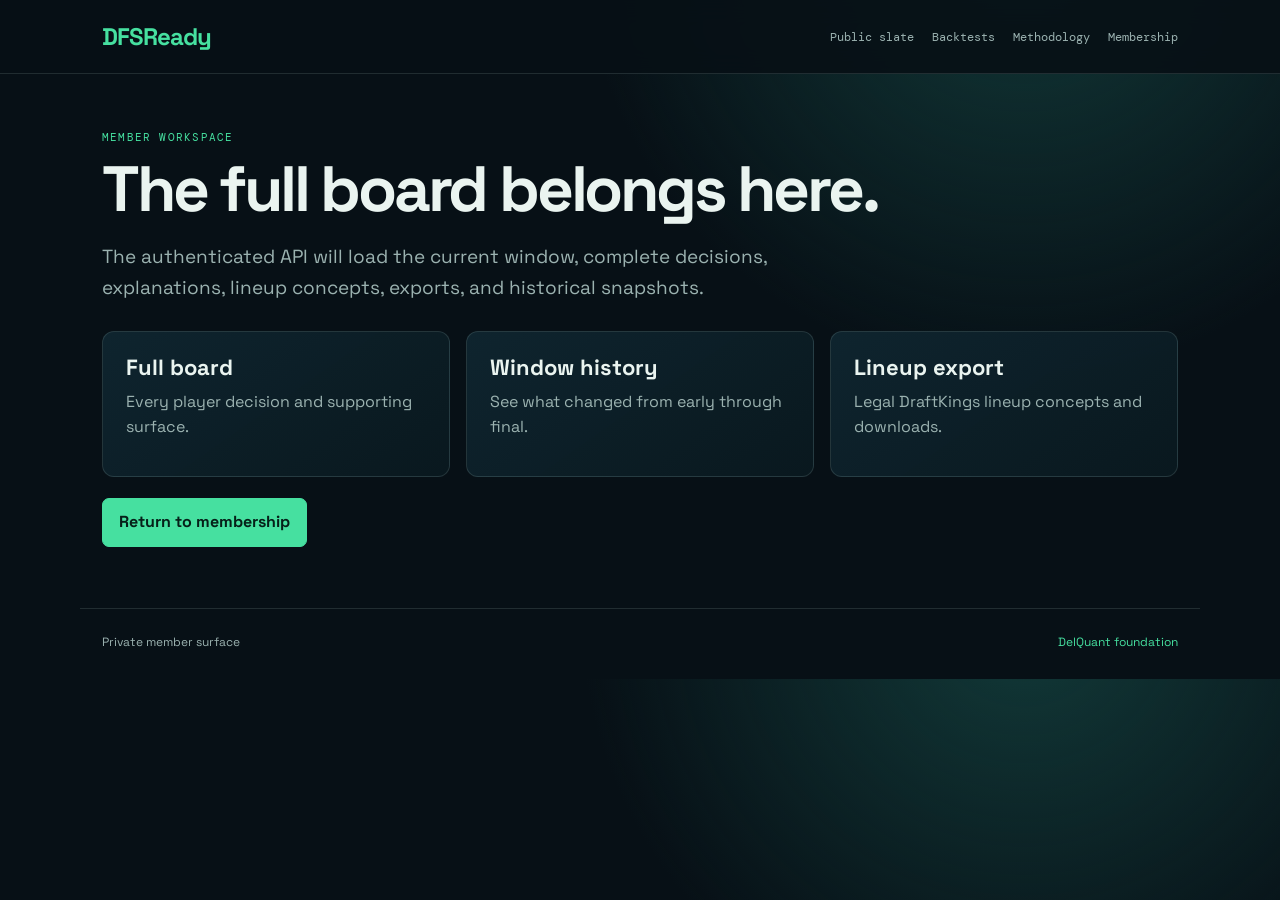
==== app.html @ 7a133d7b "Publish DFSRase production bundle" ====
<!doctype html><html lang="en"><head><meta charset="utf-8"><meta name="viewport" content="width=device-width,initial-scale=1"><title>DFSReady — Member workspace</title><link rel="stylesheet" href="assets/style.css"></head><body>
<header class="site-header"><div class="bar"><a class="brand" href="index.html">DFSReady</a><nav><a href="slate.html">Public slate</a><a href="backtests.html">Backtests</a><a href="methodology.html">Methodology</a><a href="premium.html">Membership</a></nav></div></header><main class="shell"><p class="eyebrow">MEMBER WORKSPACE</p><h1>The full board belongs here.</h1><p class="lede">The authenticated API will load the current window, complete decisions, explanations, lineup concepts, exports, and historical snapshots.</p><section class="grid three section-space"><div class="card"><h2>Full board</h2><p>Every player decision and supporting surface.</p></div><div class="card"><h2>Window history</h2><p>See what changed from early through final.</p></div><div class="card"><h2>Lineup export</h2><p>Legal DraftKings lineup concepts and downloads.</p></div></section><a class="cta" href="premium.html">Return to membership</a></main><footer><div class="wrap footer-grid"><span>Private member surface</span><span><a href="https://delquant.com" target="_blank" rel="noreferrer">DelQuant foundation</a></span></div></footer></body></html>
---- assets/style.css ----
@import url('https://fonts.googleapis.com/css2?family=DM+Mono:wght@400;500&family=Space+Grotesk:wght@400;500;600;700&display=swap');
:root{--bg:#071016;--panel:#0d1c24;--panel2:#102731;--text:#eaf4f0;--muted:#9bb2b0;--green:#46e0a0;--orange:#f4b56c;--line:rgba(220,255,242,.12);--max:1120px}
*{box-sizing:border-box}html{scroll-behavior:smooth}body{margin:0;background:radial-gradient(circle at 80% -10%,#123a39 0,transparent 35%),var(--bg);color:var(--text);font-family:'Space Grotesk',system-ui,sans-serif;line-height:1.55}a{color:var(--green);text-decoration:none}a:hover{text-decoration:underline}.site-header{border-bottom:1px solid var(--line);background:rgba(7,16,22,.9);position:sticky;top:0;z-index:2;backdrop-filter:blur(12px)}.bar,.wrap{max-width:var(--max);margin:auto}.bar{padding:18px 22px;display:flex;align-items:center;justify-content:space-between;gap:18px}.brand{font-size:24px;font-weight:700;letter-spacing:-1px;color:var(--green)}nav{display:flex;gap:18px;flex-wrap:wrap;font:12px 'DM Mono',monospace}nav a{color:var(--muted)}nav a:hover{color:var(--green)}main{padding-bottom:40px}.wrap{padding:0 22px}.hero{padding-top:92px;padding-bottom:42px}.eyebrow{font:11px 'DM Mono',monospace;letter-spacing:.11em;color:var(--green);text-transform:uppercase;margin:0 0 12px}.hero h1{max-width:760px;font-size:clamp(42px,7vw,78px);line-height:1.02;letter-spacing:-.065em;margin:0 0 20px}.lede{max-width:720px;font-size:19px;color:var(--muted);line-height:1.6}.actions{margin:26px 0}.cta{display:inline-block;padding:11px 16px;border:1px solid var(--green);border-radius:7px;background:var(--green);color:#062019;font-weight:700;margin:5px 8px 5px 0}.cta.secondary{background:transparent;color:var(--green)}.notice{border-left:3px solid var(--orange);background:rgba(244,181,108,.08);padding:13px 15px;max-width:760px;color:#f2d4a8}.grid{display:grid;gap:16px}.three{grid-template-columns:repeat(3,1fr)}.card{border:1px solid var(--line);background:linear-gradient(145deg,rgba(16,39,49,.9),rgba(10,25,32,.92));border-radius:12px;padding:23px;margin-bottom:16px}.card h2{font-size:22px;line-height:1.15;margin:0 0 10px}.card p{color:var(--muted);margin:0 0 13px}.split{display:grid;grid-template-columns:1fr 1fr;gap:50px;padding-top:55px;padding-bottom:40px}.split h2{font-size:34px;letter-spacing:-.04em;margin:0 0 10px}.timeline{border-left:1px solid var(--green);padding-left:21px;display:grid;gap:20px;align-content:center}.timeline div{display:flex;gap:20px}.timeline b{font:13px 'DM Mono',monospace;color:var(--green);min-width:72px}.timeline span{color:var(--muted)}.dark-card{display:flex;align-items:center;justify-content:space-between;gap:24px;background:#0b171e}.dark-card div{max-width:700px}.muted{color:var(--muted)}.mono{font-family:'DM Mono',monospace}.decision{border-left:3px solid var(--green);padding:12px 14px;background:rgba(70,224,160,.06);margin:10px 0}.decision.warn{border-color:var(--orange);background:rgba(244,181,108,.06)}.decision strong,.decision small{display:block}.decision small{color:var(--muted);margin-top:4px}.pill{display:inline-block;border:1px solid var(--line);border-radius:100px;padding:5px 10px;color:var(--muted);font:11px 'DM Mono',monospace;margin:4px 4px 4px 0}.stat-grid{display:grid;grid-template-columns:repeat(4,1fr);gap:10px;margin:18px 0}.stat{padding:14px;border:1px solid var(--line);border-radius:8px}.stat b{display:block;color:var(--green);font-size:23px}.stat span{color:var(--muted);font:11px 'DM Mono',monospace}.table-wrap{overflow-x:auto}table{width:100%;border-collapse:collapse;min-width:600px}th,td{text-align:left;padding:11px;border-bottom:1px solid var(--line)}th{color:var(--muted);font:11px 'DM Mono',monospace;text-transform:uppercase}td.good{color:var(--green)}.footer-grid{border-top:1px solid var(--line);padding-top:24px;padding-bottom:28px;display:flex;justify-content:space-between;gap:16px;color:var(--muted);font-size:12px}.shell{max-width:var(--max);margin:auto;padding:56px 22px}.shell h1{font-size:clamp(38px,6vw,64px);line-height:1.05;letter-spacing:-.05em;margin:0 0 14px}.shell .lede{max-width:680px}.section-space{margin-top:28px}@media(max-width:760px){.bar{align-items:flex-start;flex-direction:column}.hero{padding-top:58px}.three,.split{grid-template-columns:1fr}.stat-grid{grid-template-columns:repeat(2,1fr)}.dark-card,.footer-grid{display:block}.footer-grid span{display:block;margin-bottom:8px}}
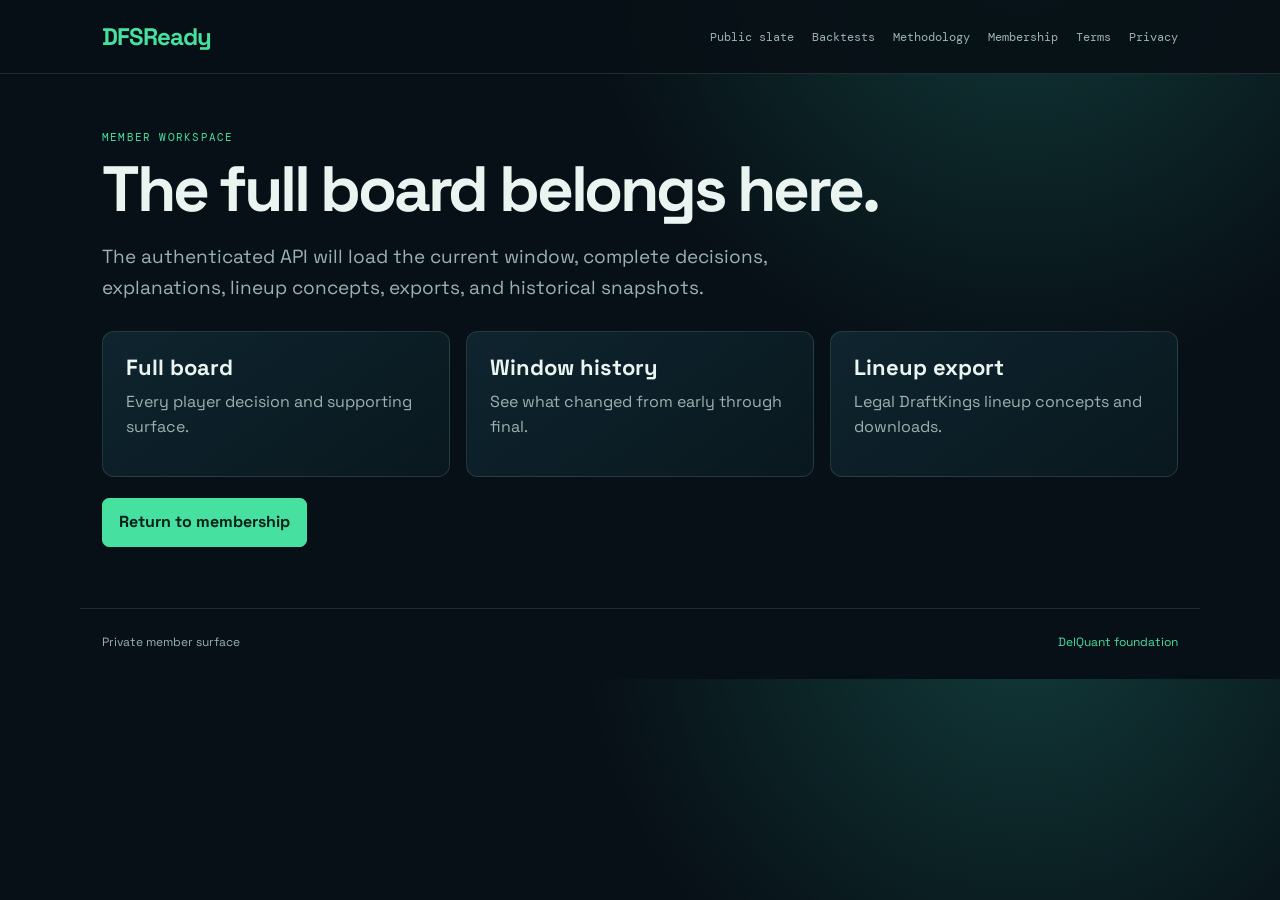
==== commit 00ebe45b: "Publish DFSRase production bundle" ====
--- a/app.html
+++ b/app.html
@@ -1,2 +1,2 @@
 <!doctype html><html lang="en"><head><meta charset="utf-8"><meta name="viewport" content="width=device-width,initial-scale=1"><title>DFSReady — Member workspace</title><link rel="stylesheet" href="assets/style.css"></head><body>
-<header class="site-header"><div class="bar"><a class="brand" href="index.html">DFSReady</a><nav><a href="slate.html">Public slate</a><a href="backtests.html">Backtests</a><a href="methodology.html">Methodology</a><a href="premium.html">Membership</a></nav></div></header><main class="shell"><p class="eyebrow">MEMBER WORKSPACE</p><h1>The full board belongs here.</h1><p class="lede">The authenticated API will load the current window, complete decisions, explanations, lineup concepts, exports, and historical snapshots.</p><section class="grid three section-space"><div class="card"><h2>Full board</h2><p>Every player decision and supporting surface.</p></div><div class="card"><h2>Window history</h2><p>See what changed from early through final.</p></div><div class="card"><h2>Lineup export</h2><p>Legal DraftKings lineup concepts and downloads.</p></div></section><a class="cta" href="premium.html">Return to membership</a></main><footer><div class="wrap footer-grid"><span>Private member surface</span><span><a href="https://delquant.com" target="_blank" rel="noreferrer">DelQuant foundation</a></span></div></footer></body></html>
+<header class="site-header"><div class="bar"><a class="brand" href="index.html">DFSReady</a><nav><a href="slate.html">Public slate</a><a href="backtests.html">Backtests</a><a href="methodology.html">Methodology</a><a href="premium.html">Membership</a><a href="terms.html">Terms</a><a href="privacy.html">Privacy</a></nav></div></header><main class="shell"><p class="eyebrow">MEMBER WORKSPACE</p><h1>The full board belongs here.</h1><p class="lede">The authenticated API will load the current window, complete decisions, explanations, lineup concepts, exports, and historical snapshots.</p><section class="grid three section-space"><div class="card"><h2>Full board</h2><p>Every player decision and supporting surface.</p></div><div class="card"><h2>Window history</h2><p>See what changed from early through final.</p></div><div class="card"><h2>Lineup export</h2><p>Legal DraftKings lineup concepts and downloads.</p></div></section><a class="cta" href="premium.html">Return to membership</a></main><footer><div class="wrap footer-grid"><span>Private member surface</span><span><a href="https://delquant.com" target="_blank" rel="noreferrer">DelQuant foundation</a></span></div></footer></body></html>
